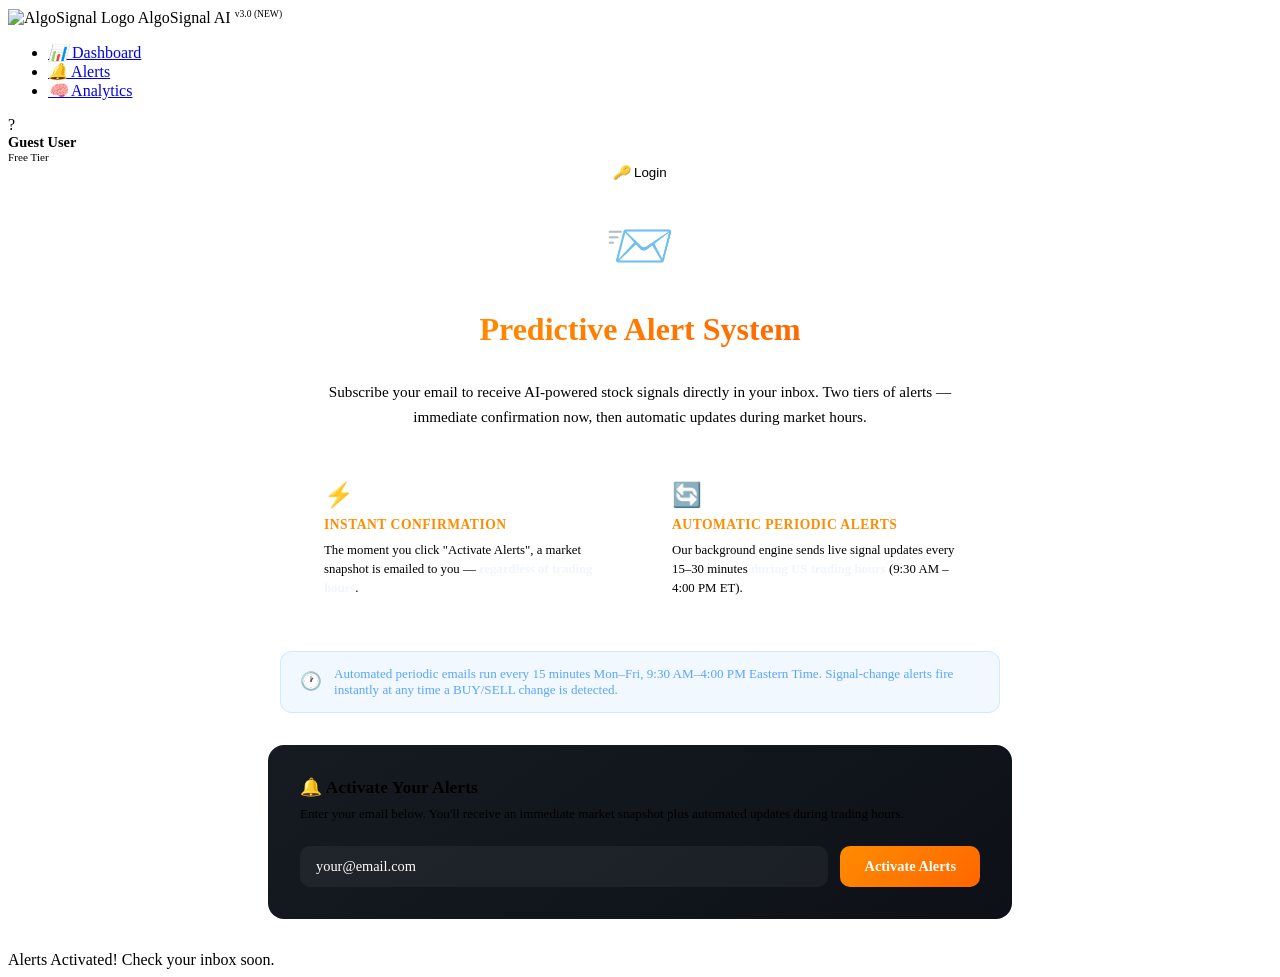
==== static/alerts.html @ 77a7fb77 "Update files" ====
<!DOCTYPE html>
<html lang="en">
<head>
    <meta charset="UTF-8">
    <meta name="viewport" content="width=device-width, initial-scale=1.0">
    <title>Predictive Alerts | AlgoSignal AI</title>
    <link rel="stylesheet" href="css/style.css">
    <link href="https://fonts.googleapis.com/css2?family=Inter:wght@400;600;700;800;900&display=swap" rel="stylesheet">
    <style>
        .alerts-hero {
            display: flex;
            flex-direction: column;
            align-items: center;
            gap: 2rem;
            max-width: 680px;
            margin: 0 auto;
            padding: 2rem 1rem;
        }
        .alerts-icon {
            font-size: 3.5rem;
            animation: pulse-ring 2s infinite;
        }
        @keyframes pulse-ring {
            0%, 100% { transform: scale(1); }
            50% { transform: scale(1.08); }
        }
        .alerts-title {
            font-size: 2rem;
            font-weight: 900;
            text-align: center;
            background: linear-gradient(135deg, #ff8c00, #ff6600);
            -webkit-background-clip: text;
            -webkit-text-fill-color: transparent;
            background-clip: text;
            margin: 0;
        }
        .alerts-subtitle {
            color: var(--text-secondary);
            text-align: center;
            font-size: 0.95rem;
            line-height: 1.6;
            margin: 0;
        }
        .alert-tiers {
            display: grid;
            grid-template-columns: 1fr 1fr;
            gap: 1rem;
            width: 100%;
        }
        @media (max-width: 560px) {
            .alert-tiers { grid-template-columns: 1fr; }
        }
        .tier-card {
            background: rgba(255, 255, 255, 0.03);
            border: 1px solid var(--border-color);
            border-radius: 14px;
            padding: 1.25rem 1.5rem;
            display: flex;
            flex-direction: column;
            gap: 0.5rem;
            transition: border-color 0.2s;
        }
        .tier-card:hover { border-color: #ff8c00; }
        .tier-icon { font-size: 1.5rem; }
        .tier-title {
            font-size: 0.85rem;
            font-weight: 800;
            text-transform: uppercase;
            letter-spacing: 0.5px;
            color: #ff8c00;
        }
        .tier-desc {
            font-size: 0.8rem;
            color: var(--text-secondary);
            line-height: 1.5;
        }
        .subscribe-box {
            width: 100%;
            background: linear-gradient(145deg, #161b22, #0d1117);
            border: 1px solid var(--border-color);
            border-radius: 16px;
            padding: 2rem;
        }
        .subscribe-box h3 {
            margin: 0 0 0.5rem 0;
            font-size: 1.1rem;
            font-weight: 800;
        }
        .subscribe-box p {
            font-size: 0.82rem;
            color: var(--text-secondary);
            margin: 0 0 1.5rem 0;
        }
        .form-row {
            display: flex;
            gap: 0.75rem;
        }
        .form-row input {
            flex: 1;
            background: rgba(255,255,255,0.05);
            border: 1px solid var(--border-color);
            border-radius: 10px;
            padding: 0.75rem 1rem;
            color: #fff;
            font-size: 0.9rem;
            font-family: inherit;
            outline: none;
            transition: border-color 0.2s;
        }
        .form-row input:focus { border-color: #ff8c00; }
        .form-row input::placeholder { color: var(--text-secondary); }
        .activate-btn {
            background: linear-gradient(135deg, #ff8c00, #ff6600);
            color: #fff;
            border: none;
            border-radius: 10px;
            padding: 0.75rem 1.5rem;
            font-size: 0.9rem;
            font-weight: 700;
            cursor: pointer;
            white-space: nowrap;
            font-family: inherit;
            transition: opacity 0.2s, transform 0.1s;
        }
        .activate-btn:hover { opacity: 0.9; transform: translateY(-1px); }
        .activate-btn:active { transform: translateY(0); }
        .activate-btn:disabled { opacity: 0.6; cursor: not-allowed; transform: none; }
        .result-msg {
            display: none;
            margin-top: 1rem;
            padding: 0.75rem 1rem;
            border-radius: 10px;
            font-size: 0.85rem;
            font-weight: 600;
        }
        .result-msg.success {
            background: rgba(0,230,118,0.1);
            border: 1px solid rgba(0,230,118,0.3);
            color: #00e676;
        }
        .result-msg.error {
            background: rgba(255,82,82,0.1);
            border: 1px solid rgba(255,82,82,0.3);
            color: #ff5252;
        }
        .schedule-banner {
            width: 100%;
            background: rgba(88,166,255,0.08);
            border: 1px solid rgba(88,166,255,0.2);
            border-radius: 12px;
            padding: 0.9rem 1.2rem;
            display: flex;
            align-items: center;
            gap: 0.75rem;
            font-size: 0.82rem;
            color: #58a6ff;
        }
        .schedule-banner span:first-child { font-size: 1.1rem; flex-shrink: 0; }
    </style>
</head>
<body>
    <div class="layout">
        <aside class="sidebar">
            <div class="logo">
                <img src="logo.png" alt="AlgoSignal Logo">
                <span>AlgoSignal AI <small style="font-size: 0.6rem; color: var(--accent-color); vertical-align: super;">v3.0 (NEW)</small></span>
            </div>
            <ul class="nav-links">
                <li class="nav-item">
                    <a href="index.html" class="nav-link">
                        <i>📊</i> Dashboard
                    </a>
                </li>
                <li class="nav-item">
                    <a href="alerts.html" class="nav-link active">
                        <i>🔔</i> Alerts
                    </a>
                </li>
                <li class="nav-item">
                    <a href="tabular.html" class="nav-link">
                        <i>🧠</i> Analytics
                    </a>
                </li>
            </ul>
            <div id="userProfile" class="user-sidebar-bottom">
                <div class="user-info">
                    <div class="avatar" id="userInitial">?</div>
                    <div>
                        <div id="userName" style="font-weight: 700; font-size: 0.9rem;">Guest User</div>
                        <div style="font-size: 0.7rem; color: var(--text-secondary);">Free Tier</div>
                    </div>
                </div>
                <button onclick="handleAuthAction()" id="authBtn" class="nav-link" style="width: 100%; border: none; background: none; cursor: pointer;">
                    <i>🔑</i> Login
                </button>
            </div>
        </aside>

        <main class="main-content" style="display:flex; align-items:center; justify-content:center;">
            <div class="alerts-hero">
                <div class="alerts-icon">📨</div>
                <h1 class="alerts-title">Predictive Alert System</h1>
                <p class="alerts-subtitle">
                    Subscribe your email to receive AI-powered stock signals directly in your inbox.
                    Two tiers of alerts — immediate confirmation now, then automatic updates during market hours.
                </p>

                <!-- Two tier explanation -->
                <div class="alert-tiers">
                    <div class="tier-card">
                        <div class="tier-icon">⚡</div>
                        <div class="tier-title">Instant Confirmation</div>
                        <div class="tier-desc">The moment you click "Activate Alerts", a market snapshot is emailed to you — <strong style="color:#f0f6fc;">regardless of trading hours</strong>.</div>
                    </div>
                    <div class="tier-card">
                        <div class="tier-icon">🔄</div>
                        <div class="tier-title">Automatic Periodic Alerts</div>
                        <div class="tier-desc">Our background engine sends live signal updates every 15–30 minutes <strong style="color:#f0f6fc;">during US trading hours</strong> (9:30 AM – 4:00 PM ET).</div>
                    </div>
                </div>

                <!-- Trading hours banner -->
                <div class="schedule-banner">
                    <span>🕐</span>
                    <span>Automated periodic emails run every 15 minutes Mon–Fri, 9:30 AM–4:00 PM Eastern Time. Signal-change alerts fire instantly at any time a BUY/SELL change is detected.</span>
                </div>

                <!-- Subscription form -->
                <div class="subscribe-box">
                    <h3>🔔 Activate Your Alerts</h3>
                    <p>Enter your email below. You'll receive an immediate market snapshot plus automated updates during trading hours.</p>
                    <form id="subscribeForm">
                        <div class="form-row">
                            <input type="email" id="alertEmail" placeholder="your@email.com" required autocomplete="email">
                            <button type="submit" class="activate-btn" id="activateBtn">Activate Alerts</button>
                        </div>
                    </form>
                    <div id="resultMsg" class="result-msg"></div>
                </div>
            </div>
        </main>
    </div>

    <div id="toast">Alerts Activated! Check your inbox soon.</div>

    <script src="js/app.js?v=3"></script>
    <script>
        document.addEventListener('DOMContentLoaded', function() {
            const emailInput = document.getElementById('alertEmail');
            const form = document.getElementById('subscribeForm');
            const btn = document.getElementById('activateBtn');
            const resultMsg = document.getElementById('resultMsg');

            // ── Auto-fill with logged-in user's email ──────────────────────
            const currentUser = JSON.parse(localStorage.getItem('user') || 'null');
            if (currentUser && currentUser.email) {
                emailInput.value = currentUser.email;
                emailInput.style.opacity = '0.7';
                emailInput.title = 'Using your account email';
                // Add a small label to indicate it's the account email
                const hint = document.createElement('div');
                hint.style.cssText = 'font-size:0.75rem; color:#58a6ff; margin-top:0.4rem;';
                hint.textContent = `✓ Using account email: ${currentUser.email}`;
                form.insertBefore(hint, form.firstChild.nextSibling);
            }

            // ── Form submit handler ────────────────────────────────────────
            if (form) {
                form.addEventListener('submit', async function(e) {
                    e.preventDefault();
                    const email = emailInput.value.trim();
                    if (!email) return;

                    btn.textContent = '⏳ Activating...';
                    btn.disabled = true;
                    resultMsg.style.display = 'none';

                    try {
                        const response = await fetch('/api/subscribe', {
                            method: 'POST',
                            headers: { 'Content-Type': 'application/json' },
                            body: JSON.stringify({ email })
                        });
                        const result = await response.json();

                        resultMsg.textContent = result.message || (response.ok ? 'Alerts activated!' : 'Something went wrong.');
                        resultMsg.className = 'result-msg ' + (response.ok ? 'success' : 'error');
                        resultMsg.style.display = 'block';

                        // Don't reset if email was pre-filled from account
                        if (response.ok && !currentUser) form.reset();
                    } catch (err) {
                        resultMsg.textContent = '❌ Connection error. Please make sure the server is running.';
                        resultMsg.className = 'result-msg error';
                        resultMsg.style.display = 'block';
                    } finally {
                        btn.textContent = 'Activate Alerts';
                        btn.disabled = false;
                        // Restore account email if it was pre-filled
                        if (currentUser && currentUser.email) {
                            emailInput.value = currentUser.email;
                        }
                    }
                });
            }
        });
    </script>
</body>
</html>
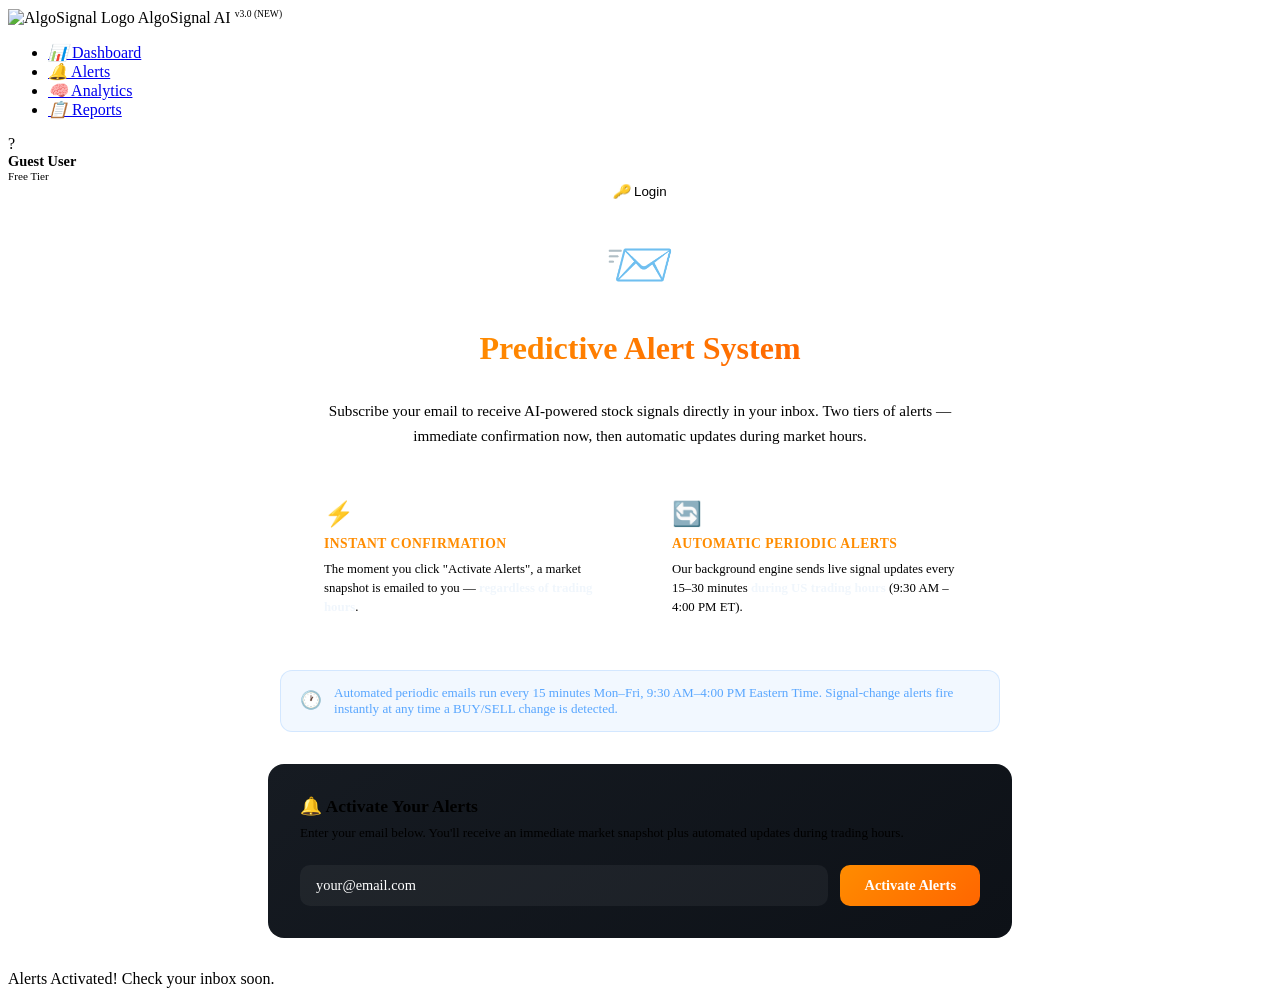
==== commit a075784a: "Updated full project" ====
--- a/static/alerts.html
+++ b/static/alerts.html
@@ -181,6 +181,11 @@
                         <i>🧠</i> Analytics
                     </a>
                 </li>
+                <li class="nav-item">
+                    <a href="report.html" class="nav-link">
+                        <i>📋</i> Reports
+                    </a>
+                </li>
             </ul>
             <div id="userProfile" class="user-sidebar-bottom">
                 <div class="user-info">
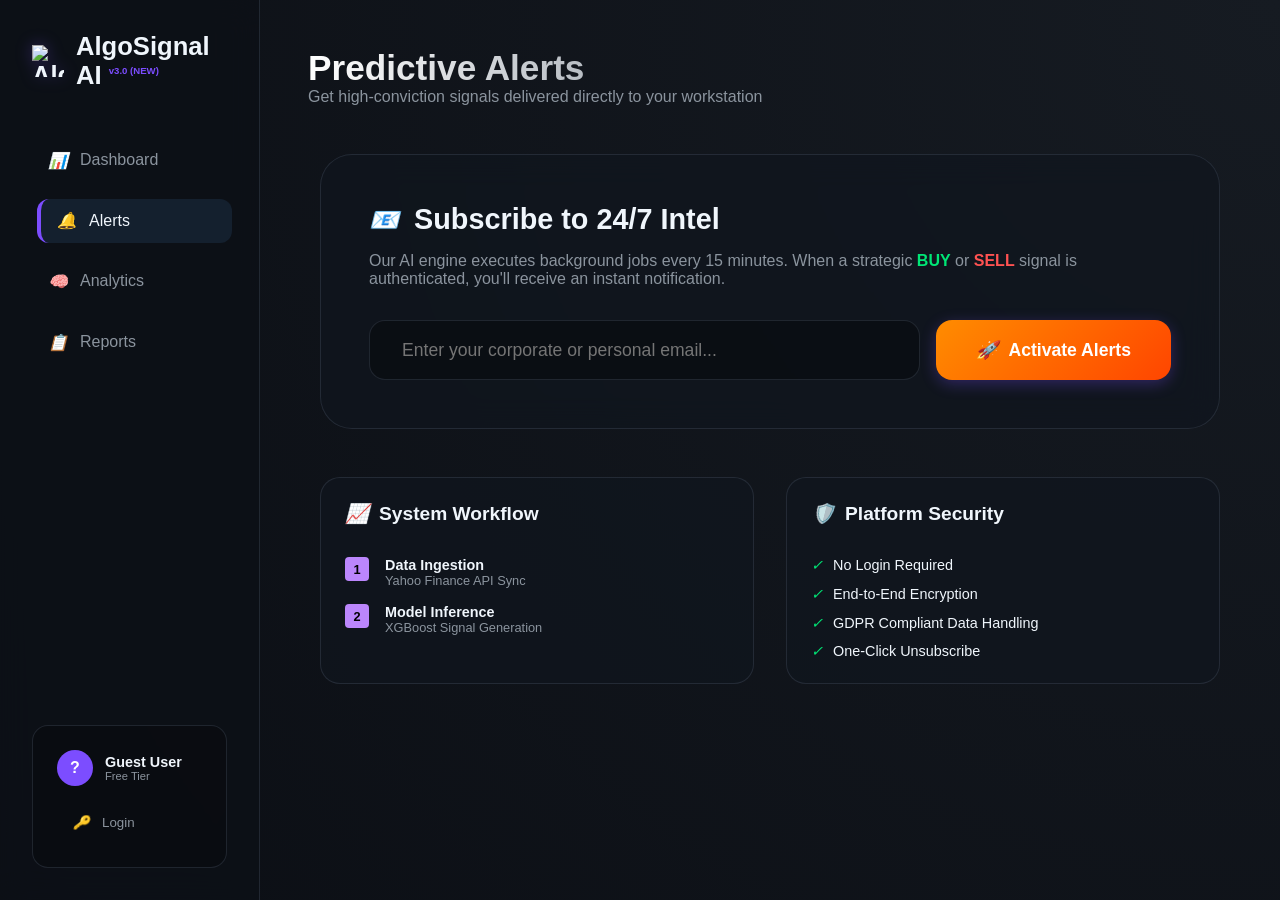
==== commit 1a23e52a: "final commit" ====
--- a/static/alerts.html
+++ b/static/alerts.html
@@ -201,46 +201,71 @@
             </div>
         </aside>
 
-        <main class="main-content" style="display:flex; align-items:center; justify-content:center;">
-            <div class="alerts-hero">
-                <div class="alerts-icon">📨</div>
-                <h1 class="alerts-title">Predictive Alert System</h1>
-                <p class="alerts-subtitle">
-                    Subscribe your email to receive AI-powered stock signals directly in your inbox.
-                    Two tiers of alerts — immediate confirmation now, then automatic updates during market hours.
-                </p>
-
-                <!-- Two tier explanation -->
-                <div class="alert-tiers">
-                    <div class="tier-card">
-                        <div class="tier-icon">⚡</div>
-                        <div class="tier-title">Instant Confirmation</div>
-                        <div class="tier-desc">The moment you click "Activate Alerts", a market snapshot is emailed to you — <strong style="color:#f0f6fc;">regardless of trading hours</strong>.</div>
+        <main class="main-content">
+            <header class="header">
+                <div>
+                    <h1>Predictive Alerts</h1>
+                    <p style="color: var(--text-secondary);">Get high-conviction signals delivered directly to your workstation</p>
+                </div>
+            </header>
+
+            <div class="glass-form" style="max-width: 900px; margin: 0 auto; padding: 3rem;">
+                <div style="display: flex; align-items: center; gap: 15px; margin-bottom: 1rem;">
+                    <i style="font-size: 1.5rem; color: var(--accent-color);">📧</i>
+                    <h2 style="font-size: 1.8rem; margin: 0;">Subscribe to 24/7 Intel</h2>
+                </div>
+                <p style="color: var(--text-secondary); margin-bottom: 2rem;">Our AI engine executes background jobs every 15 minutes. When a strategic <span style="color: var(--success-color); font-weight: 700;">BUY</span> or <span style="color: var(--danger-color); font-weight: 700;">SELL</span> signal is authenticated, you'll receive an instant notification.</p>
+                
+                <form id="subscribeForm" class="form-group" style="margin-bottom: 0;">
+                    <input type="email" id="alertEmail" placeholder="Enter your corporate or personal email..." required style="height: 60px; font-size: 1.1rem;">
+                    <button type="submit" class="btn-primary" id="activateBtn" style="height: 60px; font-size: 1.1rem; display: flex; align-items: center; gap: 10px;">
+                        <i>🚀</i> Activate Alerts
+                    </button>
+                </form>
+                <div id="resultMsg" class="result-msg" style="margin-top: 1rem; display: none;"></div>
+            </div>
+
+            <div style="display: grid; grid-template-columns: 1fr 1fr; gap: 2rem; max-width: 900px; margin: 3rem auto 0;">
+                <div class="stat-card" style="height: auto;">
+                    <h3 style="font-size: 1.2rem; margin-bottom: 1.5rem; display: flex; align-items: center; gap: 10px;">
+                        <i style="color: #bb86fc;">📈</i> System Workflow
+                    </h3>
+                    <div style="display: flex; flex-direction: column; gap: 1rem;">
+                        <div style="display: flex; gap: 1rem;">
+                            <span style="background: #bb86fc; color: black; width: 24px; height: 24px; border-radius: 4px; display: flex; align-items: center; justify-content: center; font-weight: 800; font-size: 0.8rem; flex-shrink: 0;">1</span>
+                            <div>
+                                <p style="font-weight: 700; font-size: 0.9rem;">Data Ingestion</p>
+                                <p style="font-size: 0.8rem; color: var(--text-secondary);">Yahoo Finance API Sync</p>
+                            </div>
+                        </div>
+                        <div style="display: flex; gap: 1rem;">
+                            <span style="background: #bb86fc; color: black; width: 24px; height: 24px; border-radius: 4px; display: flex; align-items: center; justify-content: center; font-weight: 800; font-size: 0.8rem; flex-shrink: 0;">2</span>
+                            <div>
+                                <p style="font-weight: 700; font-size: 0.9rem;">Model Inference</p>
+                                <p style="font-size: 0.8rem; color: var(--text-secondary);">XGBoost Signal Generation</p>
+                            </div>
+                        </div>
                     </div>
-                    <div class="tier-card">
-                        <div class="tier-icon">🔄</div>
-                        <div class="tier-title">Automatic Periodic Alerts</div>
-                        <div class="tier-desc">Our background engine sends live signal updates every 15–30 minutes <strong style="color:#f0f6fc;">during US trading hours</strong> (9:30 AM – 4:00 PM ET).</div>
-                    </div>
-                </div>
-
-                <!-- Trading hours banner -->
-                <div class="schedule-banner">
-                    <span>🕐</span>
-                    <span>Automated periodic emails run every 15 minutes Mon–Fri, 9:30 AM–4:00 PM Eastern Time. Signal-change alerts fire instantly at any time a BUY/SELL change is detected.</span>
-                </div>
-
-                <!-- Subscription form -->
-                <div class="subscribe-box">
-                    <h3>🔔 Activate Your Alerts</h3>
-                    <p>Enter your email below. You'll receive an immediate market snapshot plus automated updates during trading hours.</p>
-                    <form id="subscribeForm">
-                        <div class="form-row">
-                            <input type="email" id="alertEmail" placeholder="your@email.com" required autocomplete="email">
-                            <button type="submit" class="activate-btn" id="activateBtn">Activate Alerts</button>
-                        </div>
-                    </form>
-                    <div id="resultMsg" class="result-msg"></div>
+                </div>
+
+                <div class="stat-card" style="height: auto;">
+                    <h3 style="font-size: 1.2rem; margin-bottom: 1.5rem; display: flex; align-items: center; gap: 10px;">
+                        <i style="color: var(--success-color);">🛡️</i> Platform Security
+                    </h3>
+                    <ul style="list-style: none; display: flex; flex-direction: column; gap: 0.8rem;">
+                        <li style="display: flex; align-items: center; gap: 10px; font-size: 0.9rem;">
+                            <i style="color: var(--success-color);">✓</i> No Login Required
+                        </li>
+                        <li style="display: flex; align-items: center; gap: 10px; font-size: 0.9rem;">
+                            <i style="color: var(--success-color);">✓</i> End-to-End Encryption
+                        </li>
+                        <li style="display: flex; align-items: center; gap: 10px; font-size: 0.9rem;">
+                            <i style="color: var(--success-color);">✓</i> GDPR Compliant Data Handling
+                        </li>
+                        <li style="display: flex; align-items: center; gap: 10px; font-size: 0.9rem;">
+                            <i style="color: var(--success-color);">✓</i> One-Click Unsubscribe
+                        </li>
+                    </ul>
                 </div>
             </div>
         </main>
--- a/static/css/style.css
+++ b/static/css/style.css
@@ -0,0 +1,415 @@
+:root {
+    --bg-color: #05070a;
+    --card-bg: rgba(17, 22, 31, 0.7);
+    --border-color: rgba(66, 75, 90, 0.4);
+    --accent-color: #7c4dff; /* Modern Purple */
+    --accent-glow: rgba(124, 77, 255, 0.3);
+    --success-color: #00e676;
+    --danger-color: #ff5252;
+    --text-primary: #f0f6fc;
+    --text-secondary: #8b949e;
+    --glass-blur: blur(16px);
+    --sidebar-bg: #0d1117;
+    --color-buy: #00e676;
+    --color-sell: #ff5252;
+    --color-hold: #ffb74d;
+    --card-gradient: linear-gradient(145deg, rgba(23, 28, 40, 0.8), rgba(10, 14, 22, 0.9));
+}
+
+* {
+    margin: 0;
+    padding: 0;
+    box-sizing: border-box;
+    font-family: 'Inter', -apple-system, BlinkMacSystemFont, "Segoe UI", Roboto, sans-serif;
+}
+
+body {
+    background: radial-gradient(circle at top right, #161b22, #0b0e14);
+    color: var(--text-primary);
+    min-height: 100vh;
+    overflow-x: hidden;
+}
+
+.layout {
+    display: flex;
+    min-height: 100vh;
+}
+
+/* Sidebar */
+.sidebar {
+    width: 260px;
+    background: rgba(13, 17, 23, 0.8);
+    backdrop-filter: var(--glass-blur);
+    border-right: 1px solid var(--border-color);
+    padding: 2rem;
+    display: flex;
+    flex-direction: column;
+    position: fixed;
+    height: 100vh;
+    z-index: 100;
+}
+
+.logo {
+    display: flex;
+    align-items: center;
+    gap: 12px;
+    font-size: 1.6rem;
+    font-weight: 900;
+    margin-bottom: 3rem;
+    color: var(--text-primary);
+}
+
+.logo img {
+    width: 32px;
+    height: 32px;
+    filter: drop-shadow(0 0 8px var(--accent-glow));
+}
+
+.nav-links {
+    list-style: none;
+}
+
+.nav-item {
+    margin-bottom: 1rem;
+}
+
+.nav-link {
+    display: flex;
+    align-items: center;
+    gap: 12px;
+    color: var(--text-secondary);
+    text-decoration: none;
+    padding: 0.8rem 1rem;
+    border-radius: 12px;
+    transition: all 0.3s cubic-bezier(0.4, 0, 0.2, 1);
+}
+
+.nav-link:hover, .nav-link.active {
+    background: rgba(88, 166, 255, 0.1);
+    color: var(--text-primary);
+    transform: translateX(5px);
+}
+
+.nav-link.active {
+    border-left: 4px solid var(--accent-color);
+}
+
+/* Main Content */
+.main-content {
+    flex: 1;
+    margin-left: 260px;
+    padding: 3rem;
+}
+
+.header {
+    display: flex;
+    justify-content: space-between;
+    align-items: center;
+    margin-bottom: 3rem;
+}
+
+.header h1 {
+    font-size: 2.2rem;
+    font-weight: 800;
+    background: linear-gradient(90deg, #fff, #8b949e);
+    -webkit-background-clip: text;
+    -webkit-text-fill-color: transparent;
+    background-clip: text;
+}
+
+.live-badge {
+    background: rgba(0, 230, 118, 0.1);
+    color: var(--success-color);
+    padding: 0.5rem 1rem;
+    border-radius: 99px;
+    font-size: 0.8rem;
+    font-weight: 600;
+    border: 1px solid rgba(0, 230, 118, 0.3);
+    display: flex;
+    align-items: center;
+    gap: 8px;
+    animation: pulse 2s infinite;
+}
+
+@keyframes pulse {
+    0% { opacity: 0.6; }
+    50% { opacity: 1; }
+    100% { opacity: 0.6; }
+}
+
+/* Stats Summary Bar */
+.stats-summary {
+    display: grid;
+    grid-template-columns: repeat(auto-fit, minmax(200px, 1fr));
+    gap: 1.5rem;
+    margin-bottom: 2.5rem;
+}
+
+.stat-card {
+    background: var(--card-bg);
+    border: 1px solid var(--border-color);
+    border-radius: 20px;
+    padding: 1.5rem;
+    display: flex;
+    flex-direction: column;
+    gap: 0.5rem;
+    transition: transform 0.3s ease;
+}
+
+.stat-card:hover { transform: translateY(-5px); border-color: var(--accent-color); }
+
+.stat-card .stat-label { font-size: 0.75rem; color: var(--text-secondary); text-transform: uppercase; letter-spacing: 1px; font-weight: 700; }
+.stat-card .stat-val { font-size: 1.8rem; font-weight: 800; display: flex; align-items: center; gap: 10px; }
+
+/* Search & Filters */
+.controls-row {
+    display: flex;
+    justify-content: space-between;
+    align-items: center;
+    margin-bottom: 2rem;
+    gap: 2rem;
+}
+
+.search-container {
+    flex: 1;
+    position: relative;
+    max-width: 500px;
+}
+
+.search-container input {
+    width: 100%;
+    background: rgba(13, 17, 23, 0.6);
+    border: 1px solid var(--border-color);
+    padding: 0.8rem 1rem 0.8rem 2.8rem;
+    border-radius: 12px;
+    color: white;
+    font-size: 0.95rem;
+    outline: none;
+    transition: all 0.3s;
+}
+
+.search-container input:focus { border-color: var(--accent-color); background: rgba(13, 17, 23, 0.9); box-shadow: 0 0 15px var(--accent-glow); }
+.search-container i { position: absolute; left: 1rem; top: 50%; transform: translateY(-50%); color: var(--text-secondary); }
+
+.filter-group {
+    display: flex;
+    gap: 0.8rem;
+    background: rgba(13, 17, 23, 0.6);
+    padding: 0.4rem;
+    border-radius: 14px;
+    border: 1px solid var(--border-color);
+}
+
+.filter-btn {
+    background: transparent;
+    border: none;
+    color: var(--text-secondary);
+    padding: 0.5rem 1.2rem;
+    border-radius: 10px;
+    font-size: 0.85rem;
+    font-weight: 700;
+    cursor: pointer;
+    transition: all 0.3s;
+}
+
+.filter-btn:hover { color: white; }
+.filter-btn.active { background: #5c6bc0; color: white; box-shadow: 0 4px 12px rgba(92, 107, 192, 0.3); }
+
+/* Stock Grid */
+.stock-grid {
+    display: grid;
+    grid-template-columns: repeat(auto-fill, minmax(320px, 1fr));
+    gap: 2rem;
+}
+
+.stock-card {
+    background: var(--card-gradient);
+    backdrop-filter: var(--glass-blur);
+    border: 1px solid var(--border-color);
+    border-radius: 28px;
+    padding: 1.8rem;
+    transition: all 0.4s cubic-bezier(0.165, 0.84, 0.44, 1);
+    position: relative;
+}
+
+.stock-card:hover {
+    transform: translateY(-8px) scale(1.02);
+    border-color: var(--accent-color);
+    box-shadow: 0 25px 50px -12px rgba(0, 0, 0, 0.7);
+}
+
+.card-header {
+    display: flex;
+    justify-content: space-between;
+    align-items: flex-start;
+    margin-bottom: 1.5rem;
+}
+
+.ticker-info h3 {
+    font-size: 1.25rem;
+    font-weight: 700;
+}
+
+.ticker-info p {
+    color: var(--text-secondary);
+    font-size: 0.85rem;
+}
+
+.signal-tag {
+    padding: 6px 14px;
+    border-radius: 12px;
+    font-size: 0.75rem;
+    font-weight: 800;
+    text-transform: uppercase;
+    letter-spacing: 0.5px;
+    border: 1px solid transparent;
+}
+
+.signal-tag.signal-buy, .signal-pill.signal-buy { color: var(--color-buy); border-color: rgba(0, 230, 118, 0.2); background: rgba(0, 230, 118, 0.05); }
+.signal-tag.signal-sell, .signal-pill.signal-sell { color: var(--color-sell); border-color: rgba(255, 82, 82, 0.2); background: rgba(255, 82, 82, 0.05); }
+.signal-tag.signal-hold, .signal-pill.signal-hold { color: var(--color-hold); border-color: rgba(139, 148, 158, 0.2); background: rgba(139, 148, 158, 0.05); }
+
+.stat-value.signal-buy { color: var(--color-buy); }
+.stat-value.signal-sell { color: var(--color-sell); }
+.stat-value.signal-hold { color: var(--color-hold); }
+
+.price-section {
+    margin-bottom: 1.5rem;
+}
+
+.current-price {
+    font-size: 1.8rem;
+    font-weight: 800;
+    letter-spacing: -1px;
+}
+
+.accuracy-bar {
+    height: 6px;
+    background: #1c2128;
+    border-radius: 3px;
+    margin: 1rem 0;
+    overflow: hidden;
+}
+
+.bar-fill {
+    height: 100%;
+    background: var(--accent-color);
+    width: 0%;
+    transition: width 1s cubic-bezier(0.4, 0, 0.2, 1);
+}
+
+.metrics-footer {
+    display: flex;
+    justify-content: space-between;
+    font-size: 0.8rem;
+    color: var(--text-secondary);
+}
+
+/* Alert Section */
+.subscribe-pane {
+    max-width: 800px;
+    margin: 0 auto;
+    text-align: center;
+    padding-top: 4rem;
+}
+
+.glass-form {
+    background: var(--card-bg);
+    backdrop-filter: var(--glass-blur);
+    border: 1px solid var(--border-color);
+    border-radius: 32px;
+    padding: 4rem;
+}
+
+.glass-form h2 {
+    font-size: 2.5rem;
+    margin-bottom: 1rem;
+}
+
+.form-group {
+    display: flex;
+    gap: 1rem;
+    margin-top: 2rem;
+}
+
+input[type="email"] {
+    flex: 1;
+    background: rgba(0,0,0,0.3);
+    border: 1px solid var(--border-color);
+    padding: 1.2rem 2rem;
+    border-radius: 16px;
+    color: white;
+    font-size: 1rem;
+    outline: none;
+    transition: all 0.3s;
+}
+
+input[type="email"]:focus {
+    border-color: var(--accent-color);
+    background: rgba(0,0,0,0.5);
+}
+
+.btn-primary {
+    background: linear-gradient(135deg, #ff8c00, #ff4500);
+    color: white;
+    border: none;
+    padding: 0 2.5rem;
+    border-radius: 16px;
+    font-weight: 800;
+    cursor: pointer;
+    transition: all 0.3s cubic-bezier(0.175, 0.885, 0.32, 1.275);
+    box-shadow: 0 4px 15px var(--accent-glow);
+}
+
+.btn-primary:hover {
+    transform: scale(1.05) translateY(-2px);
+    box-shadow: 0 8px 25px var(--accent-glow);
+}
+
+/* User Section */
+.user-sidebar-bottom {
+    margin-top: auto;
+    padding: 1.5rem;
+    background: rgba(0,0,0,0.2);
+    border-radius: 16px;
+    border: 1px solid var(--border-color);
+}
+
+.user-info {
+    display: flex;
+    align-items: center;
+    gap: 12px;
+    margin-bottom: 1rem;
+}
+
+.avatar {
+    width: 36px;
+    height: 36px;
+    background: var(--accent-color);
+    border-radius: 50%;
+    display: flex;
+    align-items: center;
+    justify-content: center;
+    font-weight: 800;
+    color: white;
+}
+
+#toast {
+    position: fixed;
+    bottom: 30px;
+    right: 30px;
+    padding: 1rem 2rem;
+    border-radius: 12px;
+    background: var(--success-color);
+    color: black;
+    font-weight: 700;
+    opacity: 0;
+    z-index: 1000;
+    transform: translateY(100px);
+    transition: all 0.5s cubic-bezier(0.4, 0, 0.2, 1);
+}
+
+#toast.show {
+    opacity: 1;
+    transform: translateY(0);
+}
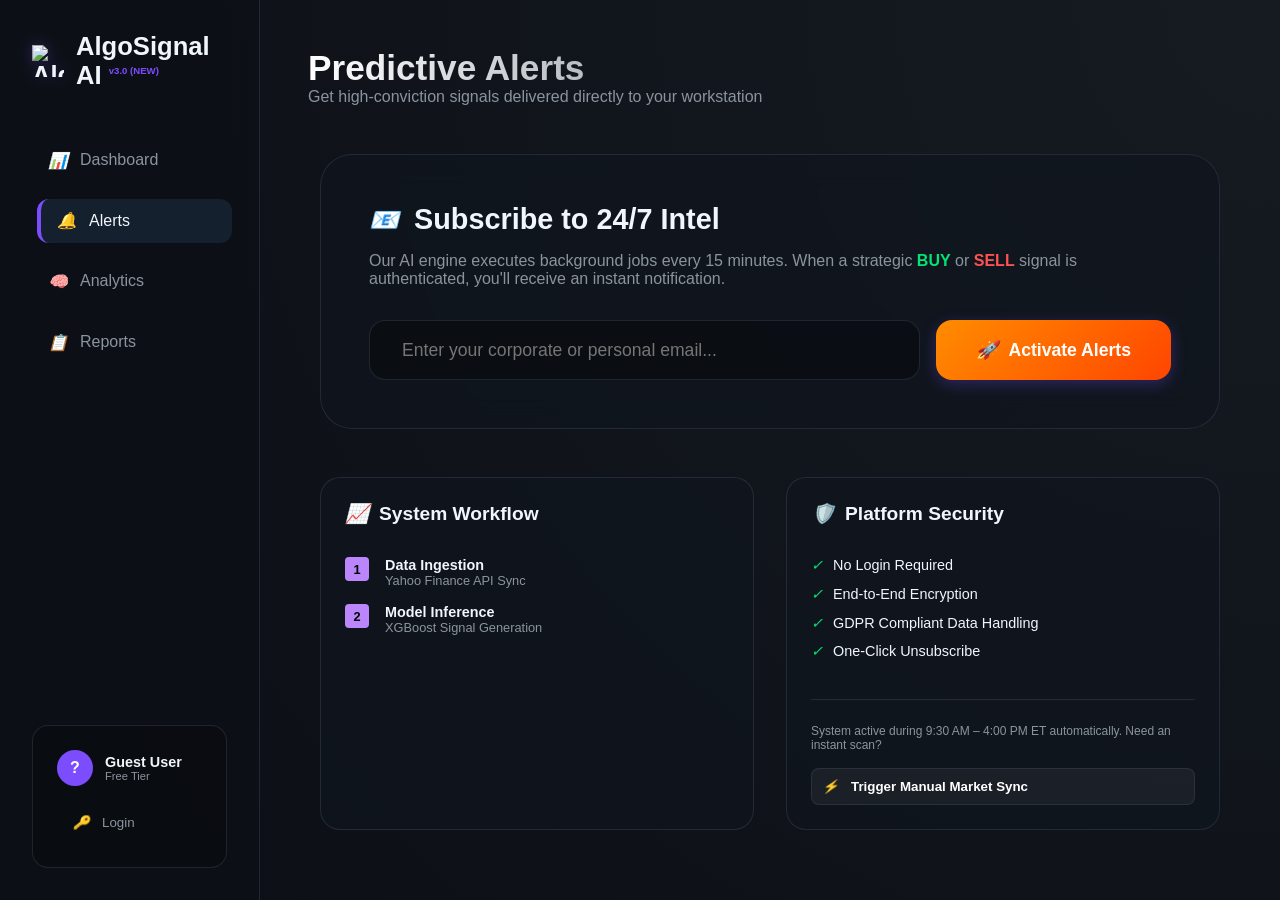
==== commit 193e6ff4: "Final" ====
--- a/static/alerts.html
+++ b/static/alerts.html
@@ -252,7 +252,7 @@
                     <h3 style="font-size: 1.2rem; margin-bottom: 1.5rem; display: flex; align-items: center; gap: 10px;">
                         <i style="color: var(--success-color);">🛡️</i> Platform Security
                     </h3>
-                    <ul style="list-style: none; display: flex; flex-direction: column; gap: 0.8rem;">
+                    <ul style="list-style: none; display: flex; flex-direction: column; gap: 0.8rem; margin-bottom: 2rem;">
                         <li style="display: flex; align-items: center; gap: 10px; font-size: 0.9rem;">
                             <i style="color: var(--success-color);">✓</i> No Login Required
                         </li>
@@ -266,6 +266,13 @@
                             <i style="color: var(--success-color);">✓</i> One-Click Unsubscribe
                         </li>
                     </ul>
+                    
+                    <div style="border-top: 1px solid var(--border-color); padding-top: 1.5rem;">
+                        <p style="font-size: 0.75rem; color: var(--text-secondary); margin-bottom: 1rem;">System active during 9:30 AM – 4:00 PM ET automatically. Need an instant scan?</p>
+                        <button id="manualSyncBtn" class="nav-link" style="width: 100%; border: 1px solid var(--border-color); background: rgba(255,255,255,0.05); cursor: pointer; border-radius: 8px; padding: 10px; font-weight: 700; color: #fff;">
+                            <i>⚡</i> Trigger Manual Market Sync
+                        </button>
+                    </div>
                 </div>
             </div>
         </main>
@@ -280,6 +287,27 @@
             const form = document.getElementById('subscribeForm');
             const btn = document.getElementById('activateBtn');
             const resultMsg = document.getElementById('resultMsg');
+            const syncBtn = document.getElementById('manualSyncBtn');
+
+            // ── Manual Sync Button ──────────────────────────────────────────
+            if (syncBtn) {
+                syncBtn.addEventListener('click', async function() {
+                    const originalText = syncBtn.innerHTML;
+                    syncBtn.disabled = true;
+                    syncBtn.textContent = '⏳ Scanning Markets...';
+                    
+                    try {
+                        const response = await fetch('/api/alerts/trigger-manual', { method: 'POST' });
+                        const result = await response.json();
+                        alert(result.message);
+                    } catch (err) {
+                        alert('❌ Failed to trigger scan. Check server connection.');
+                    } finally {
+                        syncBtn.innerHTML = originalText;
+                        syncBtn.disabled = false;
+                    }
+                });
+            }
 
             // ── Auto-fill with logged-in user's email ──────────────────────
             const currentUser = JSON.parse(localStorage.getItem('user') || 'null');
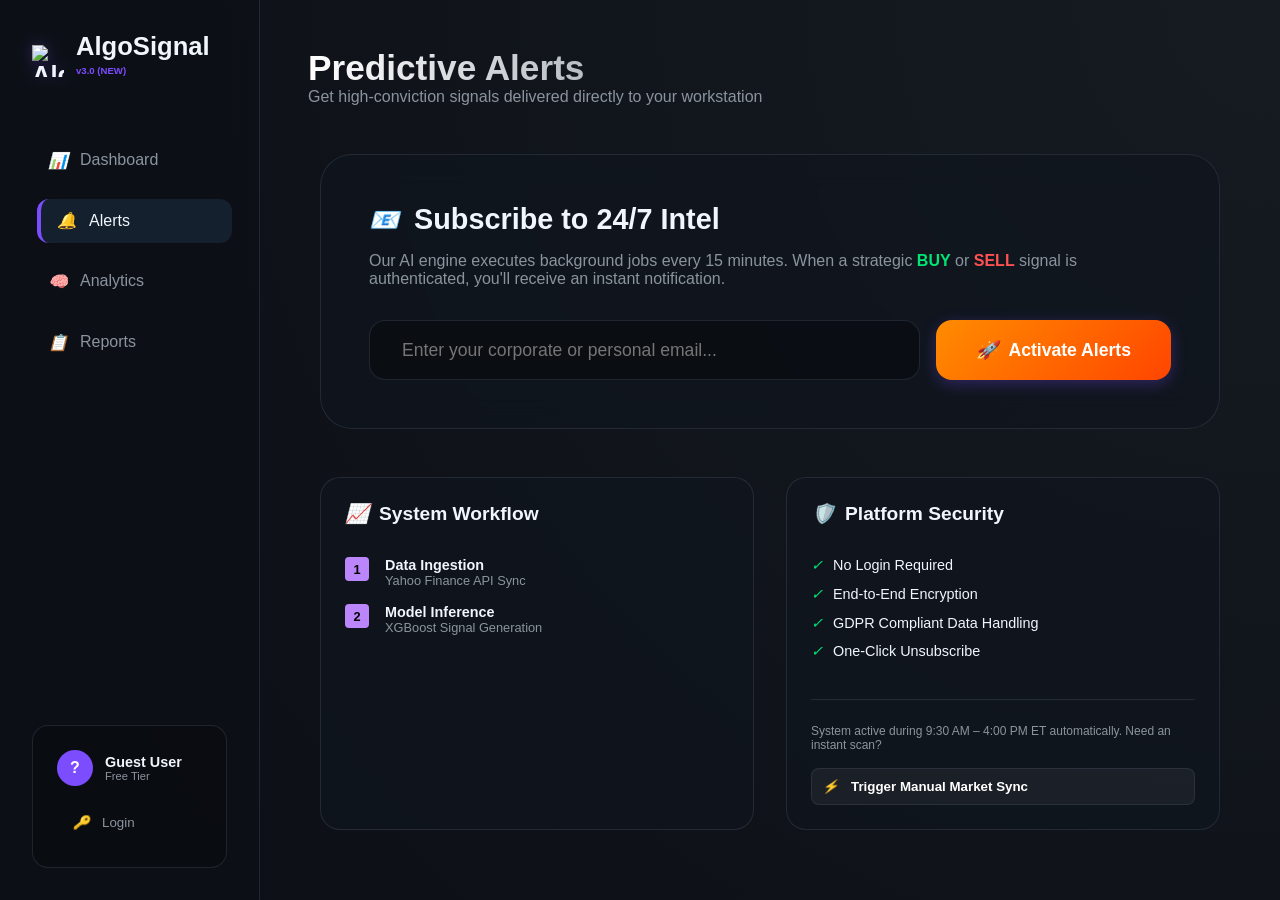
==== commit f7dd5cba: "Final: Rename to AlgoSignal, 5min alerts, and sync all signals" ====
--- a/static/alerts.html
+++ b/static/alerts.html
@@ -3,7 +3,7 @@
 <head>
     <meta charset="UTF-8">
     <meta name="viewport" content="width=device-width, initial-scale=1.0">
-    <title>Predictive Alerts | AlgoSignal AI</title>
+    <title>Stock Alerts | AlgoSignal</title>
     <link rel="stylesheet" href="css/style.css">
     <link href="https://fonts.googleapis.com/css2?family=Inter:wght@400;600;700;800;900&display=swap" rel="stylesheet">
     <style>
@@ -163,7 +163,7 @@
         <aside class="sidebar">
             <div class="logo">
                 <img src="logo.png" alt="AlgoSignal Logo">
-                <span>AlgoSignal AI <small style="font-size: 0.6rem; color: var(--accent-color); vertical-align: super;">v3.0 (NEW)</small></span>
+                <span>AlgoSignal <small style="font-size: 0.6rem; color: var(--accent-color); vertical-align: super;">v3.0 (NEW)</small></span>
             </div>
             <ul class="nav-links">
                 <li class="nav-item">
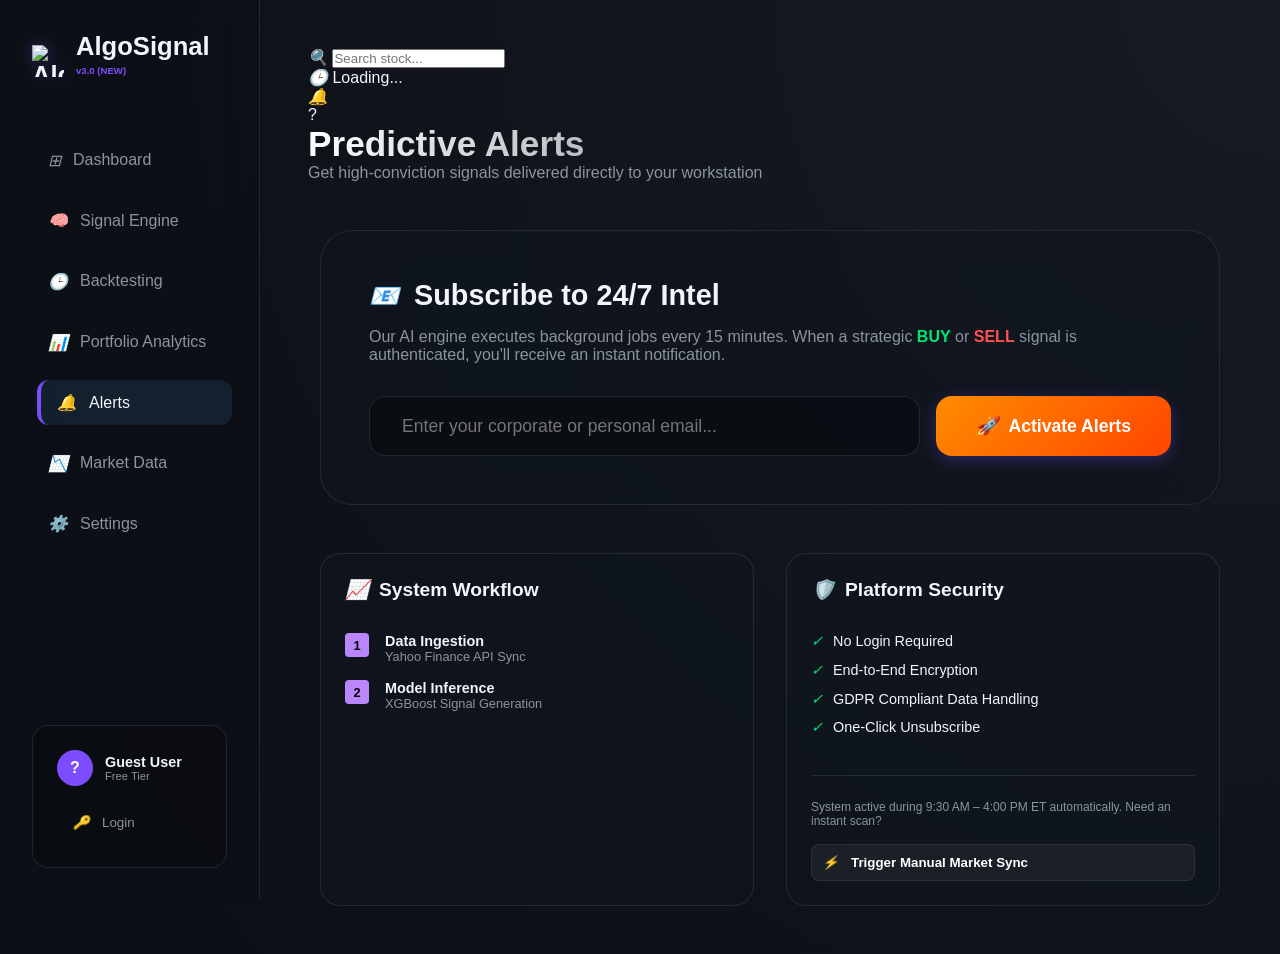
==== commit 207f9871: "final" ====
--- a/static/alerts.html
+++ b/static/alerts.html
@@ -4,7 +4,7 @@
     <meta charset="UTF-8">
     <meta name="viewport" content="width=device-width, initial-scale=1.0">
     <title>Stock Alerts | AlgoSignal</title>
-    <link rel="stylesheet" href="css/style.css">
+    <link rel="stylesheet" href="css/style.css?v=5">
     <link href="https://fonts.googleapis.com/css2?family=Inter:wght@400;600;700;800;900&display=swap" rel="stylesheet">
     <style>
         .alerts-hero {
@@ -166,26 +166,13 @@
                 <span>AlgoSignal <small style="font-size: 0.6rem; color: var(--accent-color); vertical-align: super;">v3.0 (NEW)</small></span>
             </div>
             <ul class="nav-links">
-                <li class="nav-item">
-                    <a href="index.html" class="nav-link">
-                        <i>📊</i> Dashboard
-                    </a>
-                </li>
-                <li class="nav-item">
-                    <a href="alerts.html" class="nav-link active">
-                        <i>🔔</i> Alerts
-                    </a>
-                </li>
-                <li class="nav-item">
-                    <a href="tabular.html" class="nav-link">
-                        <i>🧠</i> Analytics
-                    </a>
-                </li>
-                <li class="nav-item">
-                    <a href="report.html" class="nav-link">
-                        <i>📋</i> Reports
-                    </a>
-                </li>
+                <li class="nav-item"><a href="index.html" class="nav-link"><i>⊞</i> Dashboard</a></li>
+                <li class="nav-item"><a href="engine.html" class="nav-link"><i>🧠</i> Signal Engine</a></li>
+                <li class="nav-item"><a href="backtesting.html" class="nav-link"><i>🕒</i> Backtesting</a></li>
+                <li class="nav-item"><a href="tabular.html" class="nav-link"><i>📊</i> Portfolio Analytics</a></li>
+                <li class="nav-item"><a href="alerts.html" class="nav-link active"><i>🔔</i> Alerts</a></li>
+                <li class="nav-item"><a href="market.html" class="nav-link"><i>📉</i> Market Data</a></li>
+                <li class="nav-item"><a href="settings.html" class="nav-link"><i>⚙️</i> Settings</a></li>
             </ul>
             <div id="userProfile" class="user-sidebar-bottom">
                 <div class="user-info">
@@ -202,6 +189,25 @@
         </aside>
 
         <main class="main-content">
+            <nav class="topbar">
+                <div class="topbar-search">
+                    <i>🔍</i>
+                    <input type="text" id="topSearch" placeholder="Search stock...">
+                </div>
+                <div class="topbar-right">
+                    <div class="topbar-clock">
+                        <i style="color:var(--text-secondary)">🕒</i>
+                        <span id="liveClock">Loading...</span>
+                    </div>
+                    <div class="topbar-icon" id="notificationBtn">
+                        <i>🔔</i>
+                        <span class="notification-dot"></span>
+                    </div>
+                    <div class="topbar-profile" id="topProfileInitial">?</div>
+                </div>
+            </nav>
+
+            <div class="page-container">
             <header class="header">
                 <div>
                     <h1>Predictive Alerts</h1>
@@ -275,6 +281,8 @@
                     </div>
                 </div>
             </div>
+            </div>
+            
         </main>
     </div>
 
